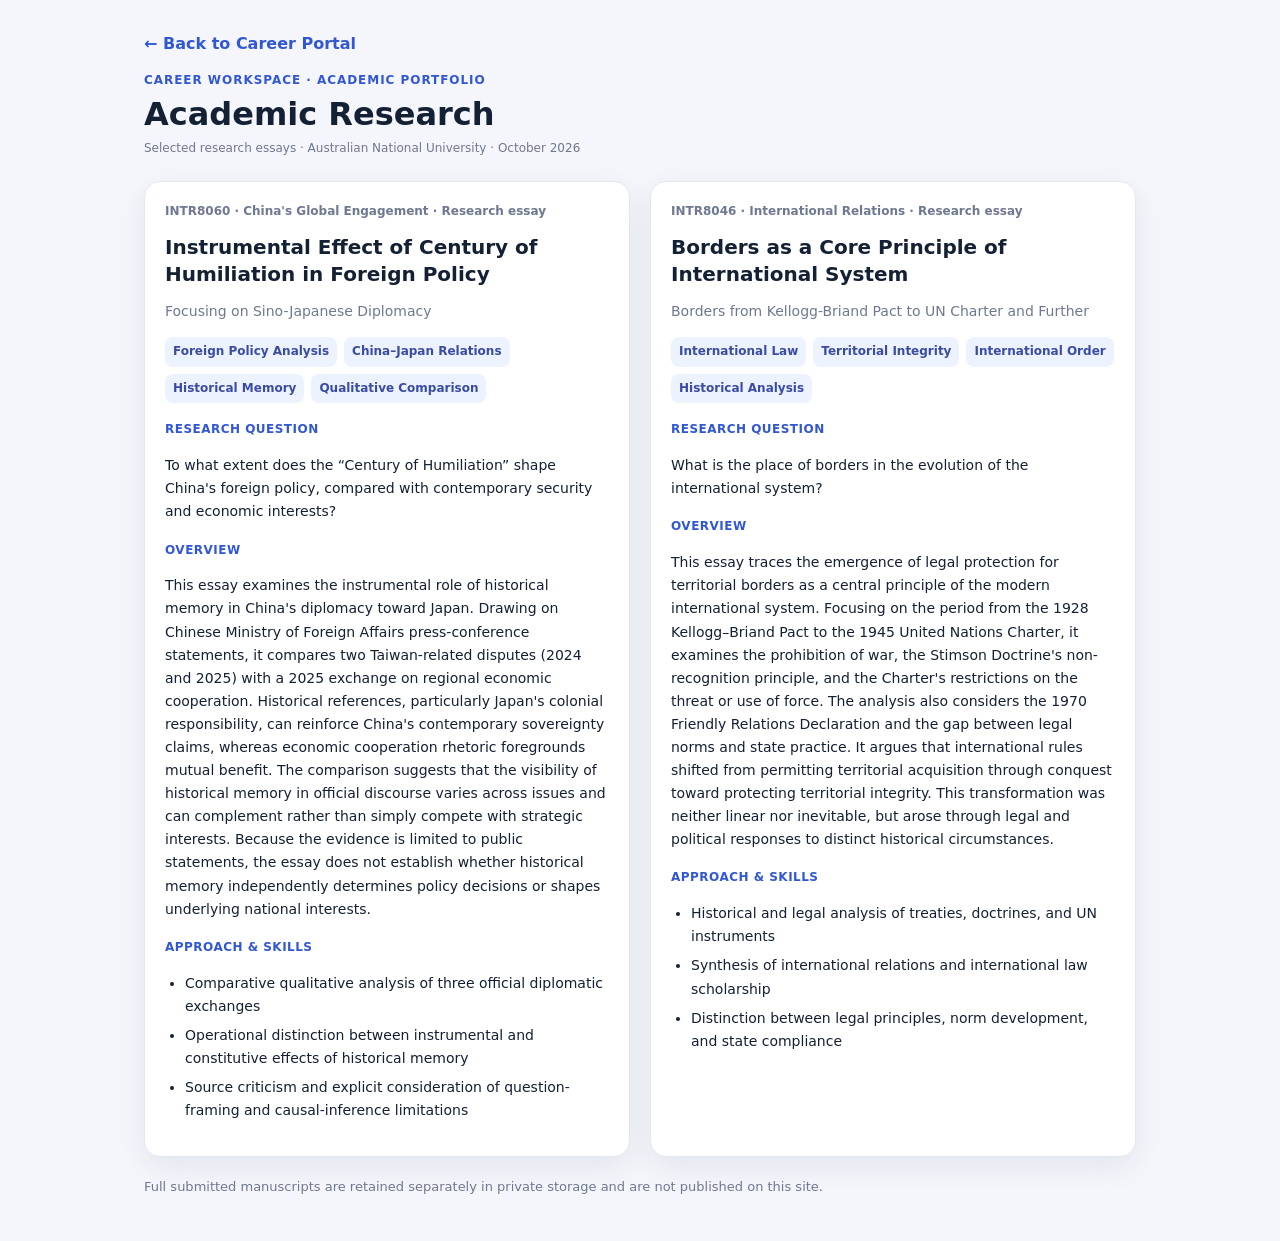
==== research.html @ c11b9ce1 "Add academic research portfolio summaries" ====
<!DOCTYPE html>
<html lang="en">
<head><meta charset="UTF-8"><meta name="viewport" content="width=device-width, initial-scale=1.0"><title>Academic Research · Career Portal</title><link rel="stylesheet" href="styles.css?v=4.2"><style>
.research-container{max-width:1060px;margin:auto}.research-hero{margin-bottom:26px}.research-hero h1{font-size:32px;margin:8px 0}.research-grid{display:grid;grid-template-columns:repeat(auto-fit,minmax(320px,1fr));gap:20px}.research-card{line-height:1.65}.research-card h2{font-size:20px;line-height:1.35;margin:12px 0}.research-card p{font-size:14px}.research-meta{font-size:12px;color:var(--muted);font-weight:700}.research-label{font-size:12px;font-weight:850;color:var(--accent);text-transform:uppercase;letter-spacing:.04em;margin:17px 0 5px}.research-list{padding-left:20px;font-size:14px}.research-list li{margin:6px 0}.research-notice{margin-top:22px;color:var(--muted);font-size:13px}.back-link{display:inline-block;margin-bottom:20px;color:var(--accent);font-weight:750;text-decoration:none}
</style></head>
<body><main class="main research-container"><a class="back-link" href="index.html">← Back to Career Portal</a>
<header class="research-hero"><p class="eyebrow">CAREER WORKSPACE · ACADEMIC PORTFOLIO</p><h1>Academic Research</h1><p class="muted">Selected research essays · Australian National University · October 2026</p></header>
<section class="research-grid">
<article class="card research-card"><div class="research-meta">INTR8060 · China's Global Engagement · Research essay</div>
<h2>Instrumental Effect of Century of Humiliation in Foreign Policy</h2><p class="muted">Focusing on Sino-Japanese Diplomacy</p>
<div class="tags"><span class="tag">Foreign Policy Analysis</span><span class="tag">China–Japan Relations</span><span class="tag">Historical Memory</span><span class="tag">Qualitative Comparison</span></div>
<div class="research-label">Research question</div><p>To what extent does the “Century of Humiliation” shape China's foreign policy, compared with contemporary security and economic interests?</p>
<div class="research-label">Overview</div><p>This essay examines the instrumental role of historical memory in China's diplomacy toward Japan. Drawing on Chinese Ministry of Foreign Affairs press-conference statements, it compares two Taiwan-related disputes (2024 and 2025) with a 2025 exchange on regional economic cooperation. Historical references, particularly Japan's colonial responsibility, can reinforce China's contemporary sovereignty claims, whereas economic cooperation rhetoric foregrounds mutual benefit. The comparison suggests that the visibility of historical memory in official discourse varies across issues and can complement rather than simply compete with strategic interests. Because the evidence is limited to public statements, the essay does not establish whether historical memory independently determines policy decisions or shapes underlying national interests.</p>
<div class="research-label">Approach & skills</div><ul class="research-list"><li>Comparative qualitative analysis of three official diplomatic exchanges</li><li>Operational distinction between instrumental and constitutive effects of historical memory</li><li>Source criticism and explicit consideration of question-framing and causal-inference limitations</li></ul></article>
<article class="card research-card"><div class="research-meta">INTR8046 · International Relations · Research essay</div>
<h2>Borders as a Core Principle of International System</h2><p class="muted">Borders from Kellogg-Briand Pact to UN Charter and Further</p>
<div class="tags"><span class="tag">International Law</span><span class="tag">Territorial Integrity</span><span class="tag">International Order</span><span class="tag">Historical Analysis</span></div>
<div class="research-label">Research question</div><p>What is the place of borders in the evolution of the international system?</p>
<div class="research-label">Overview</div><p>This essay traces the emergence of legal protection for territorial borders as a central principle of the modern international system. Focusing on the period from the 1928 Kellogg–Briand Pact to the 1945 United Nations Charter, it examines the prohibition of war, the Stimson Doctrine's non-recognition principle, and the Charter's restrictions on the threat or use of force. The analysis also considers the 1970 Friendly Relations Declaration and the gap between legal norms and state practice. It argues that international rules shifted from permitting territorial acquisition through conquest toward protecting territorial integrity. This transformation was neither linear nor inevitable, but arose through legal and political responses to distinct historical circumstances.</p>
<div class="research-label">Approach & skills</div><ul class="research-list"><li>Historical and legal analysis of treaties, doctrines, and UN instruments</li><li>Synthesis of international relations and international law scholarship</li><li>Distinction between legal principles, norm development, and state compliance</li></ul></article>
</section><p class="research-notice">Full submitted manuscripts are retained separately in private storage and are not published on this site.</p></main></body></html>
---- styles.css ----
:root{--bg:#f4f6fb;--panel:#fff;--text:#142033;--muted:#6e7890;--line:#e3e8f1;--accent:#3157d5;--accent-soft:#edf2ff;--good:#16714a;--good-soft:#e5f6ee;--warn:#9a6500;--warn-soft:#fff3d7;--danger:#a23d3d;--todo:#687386;--todo-soft:#f0f2f6;--shadow:0 10px 30px rgba(24,36,64,.08)}*{box-sizing:border-box}body{margin:0;font-family:Inter,ui-sans-serif,system-ui,-apple-system,BlinkMacSystemFont,"Segoe UI",sans-serif;color:var(--text);background:var(--bg)}button,input,textarea,select{font:inherit}button{cursor:pointer}.app-shell{min-height:100vh;display:grid;grid-template-columns:245px 1fr}.sidebar{background:#111827;color:#fff;padding:28px 20px;display:flex;flex-direction:column;gap:30px;position:sticky;top:0;height:100vh;overflow:auto}.brand{display:flex;align-items:center;gap:12px}.brand-mark{width:42px;height:42px;border-radius:12px;display:grid;place-items:center;background:#fff;color:#111827;font-weight:900}.brand h1{margin:0;font-size:18px}.brand p{margin:2px 0 0;font-size:12px;color:#aab2c0}.nav{display:grid;gap:7px}.nav-btn{border:0;background:transparent;color:#c8cfdb;text-align:left;padding:12px 14px;border-radius:10px;font-weight:650}.nav-btn:hover,.nav-btn.active{background:#20293a;color:#fff;font-weight:800}.sidebar-note{margin-top:auto;padding:14px;border:1px solid #2f394d;border-radius:12px;color:#c3cad7;font-size:12px;line-height:1.5}.sidebar-note p{margin:6px 0 0}.main{padding:34px;min-width:0}.topbar{display:flex;align-items:center;justify-content:space-between;gap:20px;margin-bottom:28px}.eyebrow{margin:0 0 5px;color:var(--accent);font-size:12px;font-weight:900;letter-spacing:.08em}.topbar h2{margin:0;font-size:30px}.top-actions,.toolbar,.action-row,.form-actions,.subtabs{display:flex;gap:9px;flex-wrap:wrap}.ghost-btn,.primary-btn,.small-btn,.calendar-btn{border-radius:10px;padding:10px 14px;border:1px solid var(--line);background:#fff}.primary-btn{background:var(--accent);color:#fff;border-color:var(--accent);font-weight:800}.small-btn,.calendar-btn{padding:7px 10px;font-size:13px}.calendar-btn{color:var(--accent);font-weight:750}.view{display:none}.active-view{display:block}.grid{display:grid;gap:18px}.grid-4{grid-template-columns:repeat(4,minmax(0,1fr))}.grid-2{grid-template-columns:repeat(2,minmax(0,1fr))}.card{background:var(--panel);border:1px solid var(--line);border-radius:16px;padding:20px;box-shadow:var(--shadow)}.card h3{margin:0 0 14px;font-size:17px}.card h4{margin:16px 0 7px;font-size:13px}.metric-card{position:relative;overflow:hidden}.metric-card:before{content:"";position:absolute;inset:0 auto 0 0;width:5px;background:var(--accent)}.metric-card.good:before{background:var(--good)}.metric-card.warn:before{background:var(--warn)}.metric-card.neutral:before{background:#77839a}.metric-label{color:var(--muted);font-size:13px;font-weight:800}.metric-value{font-size:32px;font-weight:950;margin-top:6px}.metric-foot,.row-sub,.muted{font-size:12px;color:var(--muted);margin-top:4px}.metric-card.good .metric-value{color:var(--good)}.metric-card.warn .metric-value{color:var(--warn)}.section-head,.list-row,.host-top,.link-item{display:flex;align-items:center;justify-content:space-between;gap:12px}.section-head{margin-bottom:12px}.section-head h3{margin:0}.list{display:grid;gap:2px}.list-row{padding:12px 0;border-bottom:1px solid var(--line)}.list-row:last-child{border:0}.row-title{font-weight:800}.badge{display:inline-flex;padding:6px 10px;border-radius:999px;font-size:12px;font-weight:850;background:var(--todo-soft);color:var(--todo)}.badge.done{background:var(--good-soft);color:var(--good)}.badge.progress{background:var(--accent-soft);color:var(--accent)}.badge.ready{background:var(--warn-soft);color:var(--warn)}.progress-wrap{margin-top:10px}.progress{height:12px;border-radius:999px;background:#e9edf4;overflow:hidden}.progress>span{display:block;height:100%;background:linear-gradient(90deg,#3157d5,#6481e5)}.progress.good>span{background:linear-gradient(90deg,#16714a,#42a477)}.stars{color:#bc8500;letter-spacing:1px;font-weight:850}.host-name{margin:0;font-size:21px}.tags{display:flex;gap:7px;flex-wrap:wrap;margin:14px 0}.tag{padding:5px 8px;border-radius:8px;background:var(--accent-soft);color:#3a4ba4;font-size:12px;font-weight:750}.host-notes{color:var(--muted);font-size:13px;line-height:1.55;min-height:42px}.host-card:hover{transform:translateY(-2px);transition:.15s}.note-box{padding:14px;background:#f8f9fc;border:1px solid var(--line);border-radius:12px;line-height:1.55;white-space:pre-wrap}.note-box+.note-box{margin-top:10px}.qa-card{border-left:4px solid var(--accent)}.qa-date{font-size:12px;color:var(--accent);font-weight:900}.input,.textarea,.select{width:100%;border:1px solid var(--line);border-radius:10px;padding:10px 12px;background:#fff;color:var(--text)}.textarea{min-height:115px;resize:vertical}.form-field{display:grid;gap:6px;margin-top:12px}.form-field label{font-size:12px;color:var(--muted);font-weight:850}.form-grid{display:grid;grid-template-columns:1fr 1fr;gap:14px}.form-actions{justify-content:flex-end;margin-top:16px}.checkline{display:flex;align-items:flex-start;gap:10px}.checkline input{margin-top:4px}.checkline.done .row-title{text-decoration:line-through;color:var(--muted)}.modal{position:fixed;inset:0;z-index:30;display:grid;place-items:center;padding:24px}.modal.hidden{display:none}.modal-backdrop{position:absolute;inset:0;background:rgba(12,18,30,.45)}.modal-card{position:relative;z-index:1;width:min(820px,100%);max-height:88vh;overflow:auto;background:#fff;border-radius:18px;padding:24px;box-shadow:0 22px 60px rgba(0,0,0,.25)}.modal-close{position:absolute;top:12px;right:14px;border:0;background:transparent;font-size:28px;color:#7a8396}.detail-grid{display:grid;gap:18px}.detail-section h4{margin:0 0 8px}.link-list{display:grid;gap:10px}.link-item{padding:13px;border:1px solid var(--line);border-radius:12px}.link-item a{color:var(--accent);font-weight:800;text-decoration:none}.link-meta{font-size:12px;color:var(--muted);margin-top:4px}.empty{color:var(--muted);text-align:center;padding:28px 10px}.subtabs{margin-bottom:16px;border-bottom:1px solid var(--line)}.subtab{border:0;background:transparent;padding:10px 14px;color:var(--muted);font-weight:750;border-bottom:3px solid transparent}.subtab.active{color:var(--accent);border-color:var(--accent)}.hub-grid{display:grid;grid-template-columns:1fr 1fr;gap:10px}.hub-grid button{border:1px solid var(--line);border-radius:13px;background:#f8f9fc;padding:16px;text-align:left}.hub-grid button:hover{border-color:#b7c4ed;background:var(--accent-soft)}.hub-grid strong,.hub-grid span{display:block}.hub-grid span{font-size:12px;color:var(--muted);margin-top:5px}@media(max-width:1000px){.grid-4{grid-template-columns:repeat(2,1fr)}.grid-2{grid-template-columns:1fr}}@media(max-width:760px){.app-shell{grid-template-columns:1fr}.sidebar{position:static;height:auto}.nav{grid-template-columns:repeat(2,1fr)}.main{padding:20px}.grid-4,.form-grid{grid-template-columns:1fr}.topbar,.list-row{align-items:flex-start;flex-direction:column}.hub-grid{grid-template-columns:1fr}}

.experience-summary{display:flex;gap:28px;margin:14px 0 18px;padding:16px 20px;background:#fff;border:1px solid var(--line);border-radius:14px}.experience-summary div{display:flex;align-items:baseline;gap:8px}.experience-summary strong{font-size:24px}.experience-summary span{font-size:12px;color:var(--muted);font-weight:750}.experience-card{border-top:4px solid #77839a}.experience-card h3{margin-top:12px}.experience-meta{display:flex;align-items:center;justify-content:space-between;gap:10px}.experience-core{padding:13px 14px;border-left:3px solid var(--accent);background:var(--accent-soft);border-radius:0 10px 10px 0;font-weight:800;line-height:1.55}.detail-core{margin:16px 0 4px}.experience-detail-head{display:flex;justify-content:space-between;gap:18px;align-items:flex-start}.experience-detail-head h3{font-size:22px;margin:10px 0 0}@media(max-width:760px){.experience-summary,.experience-detail-head{flex-direction:column}.experience-summary{gap:8px}}

/* Experience Bank: prevent category badges from being vertically clipped */
.experience-card .experience-meta{overflow:visible;min-height:30px}
.experience-card .experience-meta .badge,
.experience-detail-head .experience-meta .badge{
  display:inline-flex;
  align-items:center;
  min-height:28px;
  height:auto;
  line-height:1.25;
  padding:6px 10px;
  overflow:visible;
}
.experience-card{overflow:visible}
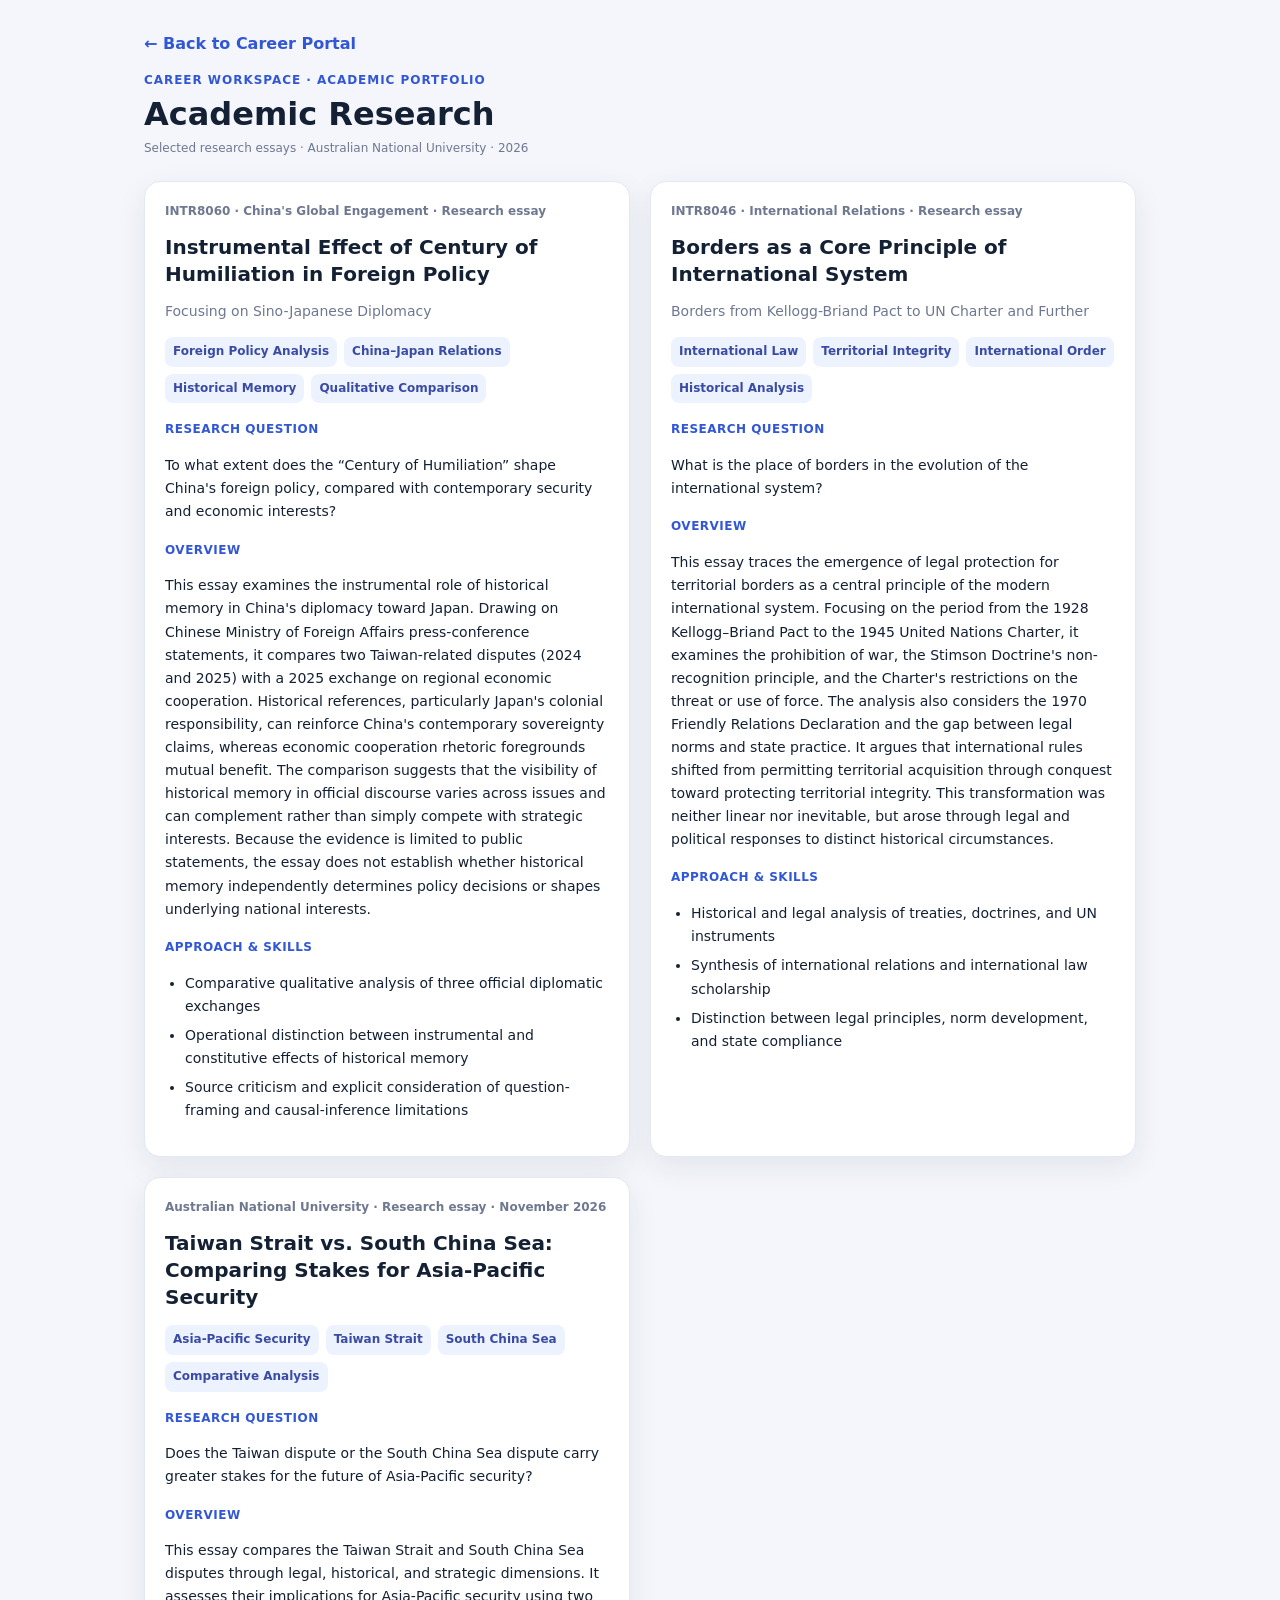
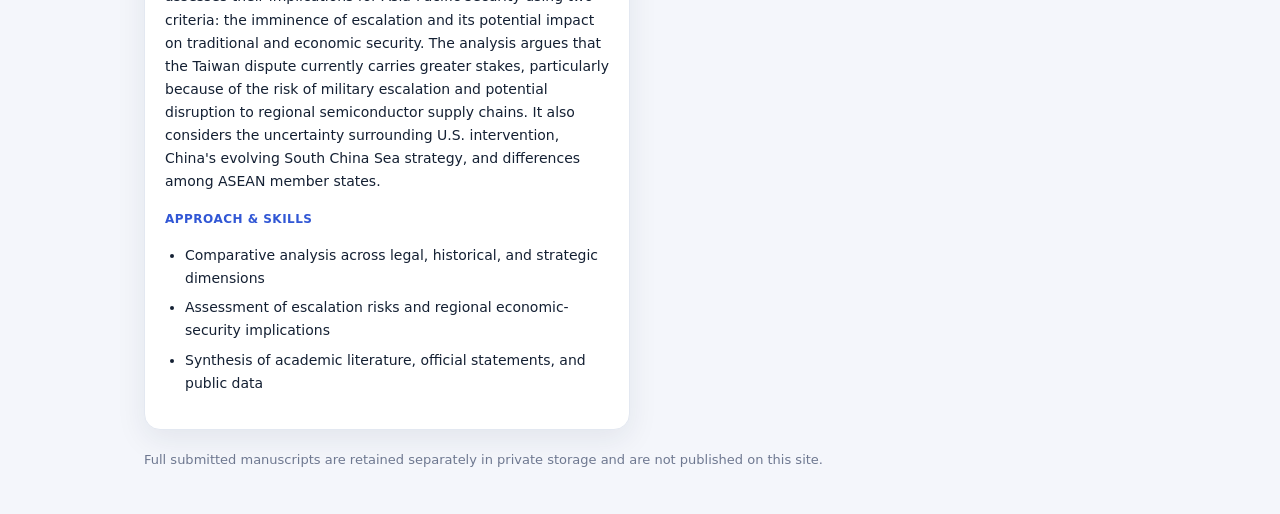
==== commit 2da41415: "Add Taiwan Strait vs South China Sea research essay summary" ====
--- a/research.html
+++ b/research.html
@@ -4,7 +4,7 @@
 .research-container{max-width:1060px;margin:auto}.research-hero{margin-bottom:26px}.research-hero h1{font-size:32px;margin:8px 0}.research-grid{display:grid;grid-template-columns:repeat(auto-fit,minmax(320px,1fr));gap:20px}.research-card{line-height:1.65}.research-card h2{font-size:20px;line-height:1.35;margin:12px 0}.research-card p{font-size:14px}.research-meta{font-size:12px;color:var(--muted);font-weight:700}.research-label{font-size:12px;font-weight:850;color:var(--accent);text-transform:uppercase;letter-spacing:.04em;margin:17px 0 5px}.research-list{padding-left:20px;font-size:14px}.research-list li{margin:6px 0}.research-notice{margin-top:22px;color:var(--muted);font-size:13px}.back-link{display:inline-block;margin-bottom:20px;color:var(--accent);font-weight:750;text-decoration:none}
 </style></head>
 <body><main class="main research-container"><a class="back-link" href="index.html">← Back to Career Portal</a>
-<header class="research-hero"><p class="eyebrow">CAREER WORKSPACE · ACADEMIC PORTFOLIO</p><h1>Academic Research</h1><p class="muted">Selected research essays · Australian National University · October 2026</p></header>
+<header class="research-hero"><p class="eyebrow">CAREER WORKSPACE · ACADEMIC PORTFOLIO</p><h1>Academic Research</h1><p class="muted">Selected research essays · Australian National University · 2026</p></header>
 <section class="research-grid">
 <article class="card research-card"><div class="research-meta">INTR8060 · China's Global Engagement · Research essay</div>
 <h2>Instrumental Effect of Century of Humiliation in Foreign Policy</h2><p class="muted">Focusing on Sino-Japanese Diplomacy</p>
@@ -18,4 +18,10 @@
 <div class="research-label">Research question</div><p>What is the place of borders in the evolution of the international system?</p>
 <div class="research-label">Overview</div><p>This essay traces the emergence of legal protection for territorial borders as a central principle of the modern international system. Focusing on the period from the 1928 Kellogg–Briand Pact to the 1945 United Nations Charter, it examines the prohibition of war, the Stimson Doctrine's non-recognition principle, and the Charter's restrictions on the threat or use of force. The analysis also considers the 1970 Friendly Relations Declaration and the gap between legal norms and state practice. It argues that international rules shifted from permitting territorial acquisition through conquest toward protecting territorial integrity. This transformation was neither linear nor inevitable, but arose through legal and political responses to distinct historical circumstances.</p>
 <div class="research-label">Approach & skills</div><ul class="research-list"><li>Historical and legal analysis of treaties, doctrines, and UN instruments</li><li>Synthesis of international relations and international law scholarship</li><li>Distinction between legal principles, norm development, and state compliance</li></ul></article>
+<article class="card research-card"><div class="research-meta">Australian National University · Research essay · November 2026</div>
+<h2>Taiwan Strait vs. South China Sea: Comparing Stakes for Asia-Pacific Security</h2>
+<div class="tags"><span class="tag">Asia-Pacific Security</span><span class="tag">Taiwan Strait</span><span class="tag">South China Sea</span><span class="tag">Comparative Analysis</span></div>
+<div class="research-label">Research question</div><p>Does the Taiwan dispute or the South China Sea dispute carry greater stakes for the future of Asia-Pacific security?</p>
+<div class="research-label">Overview</div><p>This essay compares the Taiwan Strait and South China Sea disputes through legal, historical, and strategic dimensions. It assesses their implications for Asia-Pacific security using two criteria: the imminence of escalation and its potential impact on traditional and economic security. The analysis argues that the Taiwan dispute currently carries greater stakes, particularly because of the risk of military escalation and potential disruption to regional semiconductor supply chains. It also considers the uncertainty surrounding U.S. intervention, China's evolving South China Sea strategy, and differences among ASEAN member states.</p>
+<div class="research-label">Approach &amp; skills</div><ul class="research-list"><li>Comparative analysis across legal, historical, and strategic dimensions</li><li>Assessment of escalation risks and regional economic-security implications</li><li>Synthesis of academic literature, official statements, and public data</li></ul></article>
 </section><p class="research-notice">Full submitted manuscripts are retained separately in private storage and are not published on this site.</p></main></body></html>
